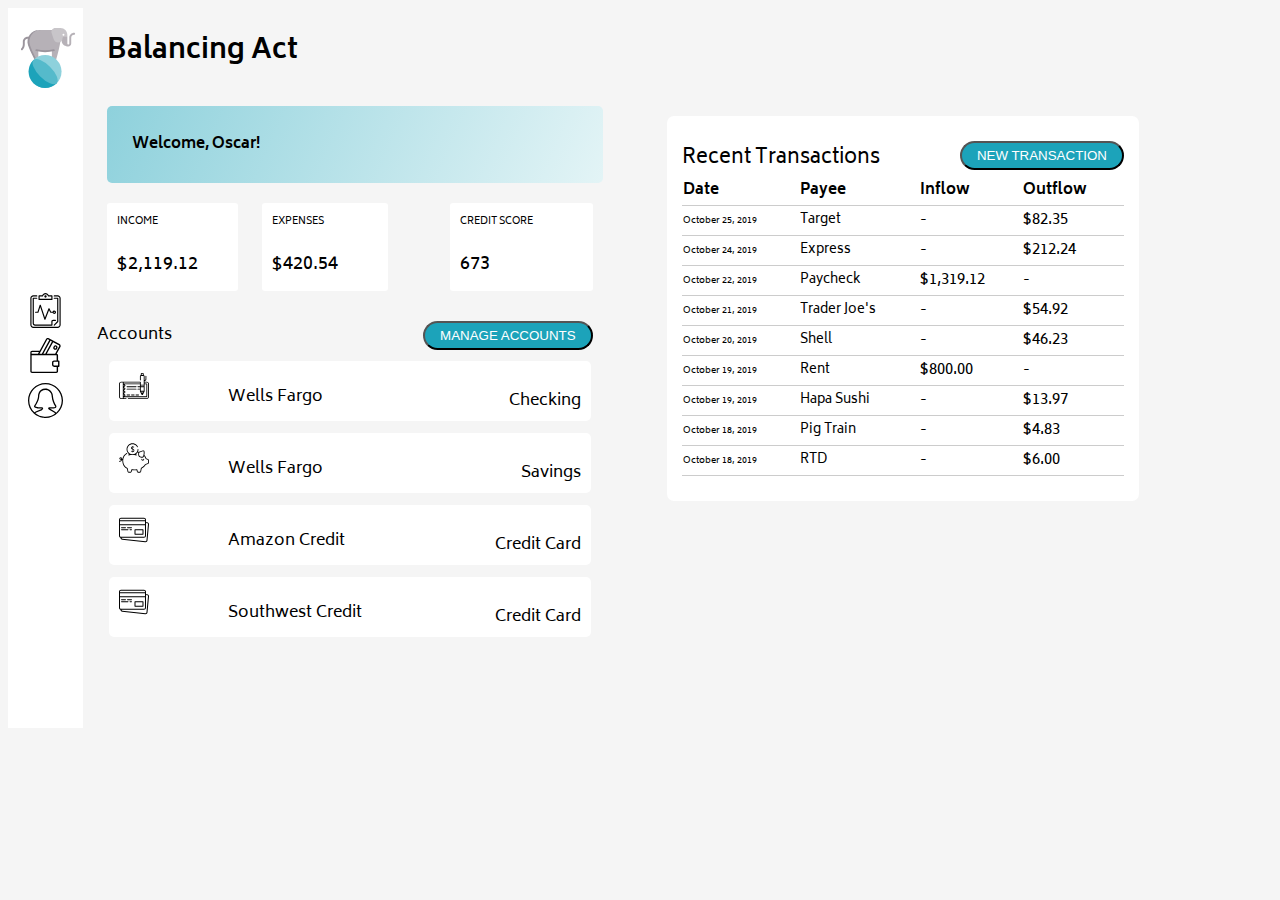
==== index.html @ 3c9fe52a "Push html and styles" ====
<html>

<head>
  <title>Balancing Act</title>
  <link rel="stylesheet" type="text/css" href="styles.css">
  <link href="https://fonts.googleapis.com/css?family=Biryani&display=swap" rel="stylesheet">
</head>

<body>
  <aside class="column left-column">
    <img class="elephant" src="assets/elephant.svg" alt="elephant on ball">
    <img class="icon" src="assets/dashboard.svg" alt="clipboard">
    <img class="icon" src="assets/transactions.svg" alt="wallet">
    <img class="icon" src="assets/profile.svg" alt="profile">

  </aside>
  <main class="column middle-column">
    <h1>Balancing Act</h1>
    <h2 class="welcome">Welcome, Oscar!</h2>
    <div class="overview-section">
      <div class="overview-card">
        <span class="overview-header income">INCOME</span><br>
        <data>$2,119.12</data>
      </div>
      <div class="overview-card expenses">
        <span class="overview-header">EXPENSES</span><br>
        <data>$420.54</data>
      </div>
      <div class="overview-card credit-score">
        <span class="overview-header">CREDIT SCORE</span><br>
        <data>673</data>
      </div>
    </div>
    <span class="accountrow">
      <span>Accounts</span>
      <button class="manage-button" type="button">MANAGE ACCOUNTS</button>
    </span>
    <section>
      <span class="row">
        <img class="img" src="assets/checking.svg" alt="checkbook">
        <span class="bank">Wells Fargo</span>
        <p class="account-type">Checking</p>
      </span>
      <span class="row">
        <img class="img" src="assets/savings.svg" alt="piggy bank">
        <span class="bank">Wells Fargo</span>
        <p class="account-type">Savings</p>
      </span>
      <span class="row">
        <img class="img" src="assets/credit-card.svg" alt="credit card">
        <span class="bank">Amazon Credit</span>
        <p class="account-type">Credit Card</p>
      </span>
      <span class="row">
        <img class="img" src="assets/credit-card.svg" alt="credit card">
        <span class="bank">Southwest Credit</span>
        <p class="account-type">Credit Card</p>
      </span>
    </section>
  </main>
  <section class="column right-column">
    <span class="recent">Recent Transactions</span>
        <button type="button">NEW TRANSACTION</button>
        <table style="width:100%">
          <tr>
            <th>Date</th>
            <th>Payee</th>
            <th>Inflow</th>
            <th>Outflow</th>
          </tr>
          <tr>
            <td class="date">October 25, 2019</td>
            <td class="store">Target</td>
            <td>-</td>
            <td>$82.35</td>
          </tr>
          <tr>
            <td class="date">October 24, 2019</td>
            <td class="store">Express</td>
            <td>-</td>
            <td class="amount">$212.24</td>
          </tr>
          <tr>
            <td class="date">October 22, 2019</td>
            <td class="store">Paycheck</td>
            <td class="amount">$1,319.12</td>
            <td>-</td>
          </tr>
          <tr>
            <td class="date">October 21, 2019</td>
            <td class="store">Trader Joe's</td>
            <td>-</td>
            <td class="amount">$54.92</td>
          </tr>
          <tr>
            <td class="date">October 20, 2019</td>
            <td class="store">Shell</td>
            <td>-</td>
            <td class="amount">$46.23</td>
          </tr>
          <tr>
            <td class="date">October 19, 2019</td>
            <td class="store">Rent</td>
            <td class="amount">$800.00</td>
            <td>-</td>
          </tr>
          <tr>
            <td class="date">October 19, 2019</td>
            <td class="store">Hapa Sushi</td>
            <td>-</td>
            <td class="amount">$13.97</td>
          </tr>
          <tr>
            <td class="date">October 18, 2019</td>
            <td class="store">Pig Train</td>
            <td>-</td>
            <td class="amount">$4.83</td>
          </tr>
          <tr>
            <td class="date">October 18, 2019</td>
            <td class="store">RTD</td>
            <td>-</td>
            <td class="amount">$6.00</td>
          </tr>
        </table>
  </section>
---- styles.css ----
body {
  background-color: #F5F5F5;
  white-space: nowrap;
  min-width: 1200px;
  font-color: #363636;
  font-family: 'Biryani', sans-serif;
}

aside {
  height: 700px;
}

.elephant {
  width: 60px;
  float: left;
  margin-bottom: 200px;
  padding-top: 10px;
}

.welcome {
  font-size: 15px;
  margin-top: 10px;
  margin-left: 10px;
  margin-bottom: 10px;
  background: rgb(142, 209, 220);
  background: linear-gradient(114deg, rgba(142, 209, 220, 1) 0%, rgba(227, 244, 246, 1) 100%);
  padding: 25px;
  border-radius: 5px;
}

h1 {
  font-size: 27px;
  margin-top: 10px;
  margin-left: 10px;
  margin-bottom: 30px;
}

.overview-card {
  display: inline-block;
  margin: 10px;
  margin-bottom: 30px;
  background-color: white;
  padding: 10px;
  border-radius: 3px;
  display: inline-grid;
  box-shadow: rgba(0, 0, 0, 0.05);
  font-size: 10px;
}

data {
  font-size: 18px;
}

.column {
  display: inline-block;
  vertical-align: top;
  padding: 10px;
  white-space: normal;
}

.left-column {
  width: 55px;
  background-color: white;
}

.middle-column {
  width: 40%;
  margin-right: 50px;
  position: relative;
}

.credit-score {
  right: 0;
}

.right-column {
  width: 35%;
  margin-top: 108px;
  padding: 25px 15px;
  background-color: white;
  border-radius: 7px;
  box-shadow: rgba(0, 0, 0, 0.05);
}

.img {
  width: 30px;
  height: 30px;
}

.row {
  display: block;
  background-color: white;
  margin: 12px;
  padding: 10px;
  border-radius: 5px;
}

.accountrow {
  display: inline-block;
  box-shadow: rgba(0, 0, 0, 0.05);
  border-radius: 20px;
  box-shadow: rgba(0, 0, 0, 0.05);
}

.manage-button {
  position: absolute;
  right: 0;
  margin-right: 20px;
}

button {
  background-color: #1CA3BA;
  float: right;
  border-radius: 15px;
  color: white;
  padding: 5px 15px;
}

table {
  border-collapse: collapse;
  width: 100%;
}

tr {
  border-bottom: 1px solid #ccc;
  font-size: 15px;
}

th {
  text-align: left;
}

img.icon {
  margin: 5px 10px;
}

.credit-score {
  float: right;
  padding-right: 60px;
}

.expenses {
  padding-right: 50px;
}

.income {
  padding-right: 70px;
}

.account-type {
  float: right;
  padding-bottom: 10px;
}

.bank {
  padding-left: 75px;
}

.recent {
  font-size: 20px;
  display: inline-block;
  margin: 0px;
}

.date {
  font-size: 9px;
}

.store {
  font-size: 13px;
}

.amount {
  font-size: 15px;
}
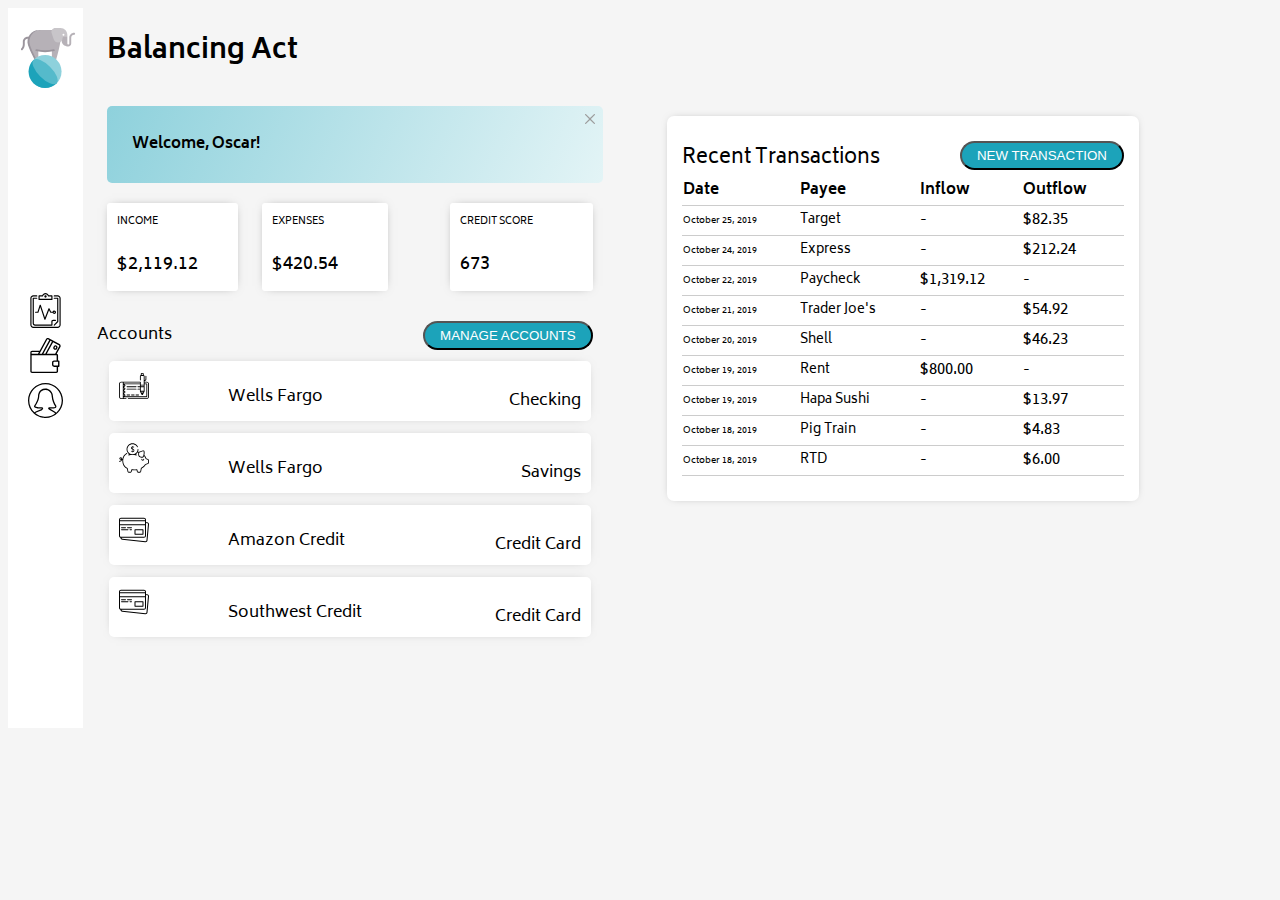
==== commit a23b69b5: "Final push" ====
--- a/index.html
+++ b/index.html
@@ -9,14 +9,18 @@
 <body>
   <aside class="column left-column">
     <img class="elephant" src="assets/elephant.svg" alt="elephant on ball">
+    <div>
     <img class="icon" src="assets/dashboard.svg" alt="clipboard">
     <img class="icon" src="assets/transactions.svg" alt="wallet">
     <img class="icon" src="assets/profile.svg" alt="profile">
-
+</div>
   </aside>
   <main class="column middle-column">
-    <h1>Balancing Act</h1>
-    <h2 class="welcome">Welcome, Oscar!</h2>
+    <div>
+  <h1>Balancing Act</h1>
+  <img id="close" src="assets/close.svg" alt="closing X">
+</div>
+    <h2 id="oscar" class="welcome">Welcome, Oscar!</h2>
     <div class="overview-section">
       <div class="overview-card">
         <span class="overview-header income">INCOME</span><br>
@@ -124,3 +128,9 @@
           </tr>
         </table>
   </section>
+
+  </body>
+
+  </html>
+
+  <script src="main.js"></script>
--- a/styles.css
+++ b/styles.css
@@ -28,6 +28,10 @@
   border-radius: 5px;
 }
 
+#oscar {
+  /* display: none; */
+}
+
 h1 {
   font-size: 27px;
   margin-top: 10px;
@@ -43,7 +47,7 @@
   padding: 10px;
   border-radius: 3px;
   display: inline-grid;
-  box-shadow: rgba(0, 0, 0, 0.05);
+  box-shadow: 0px 0px 10px -5px rgba(0, 0, 0, 0.5);
   font-size: 10px;
 }
 
@@ -79,7 +83,7 @@
   padding: 25px 15px;
   background-color: white;
   border-radius: 7px;
-  box-shadow: rgba(0, 0, 0, 0.05);
+  box-shadow: 0px 0px 10px -5px rgba(0, 0, 0, 0.5);
 }
 
 .img {
@@ -93,6 +97,7 @@
   margin: 12px;
   padding: 10px;
   border-radius: 5px;
+  box-shadow: 0px 0px 11px -7px rgba(0, 0, 0, 0.5);
 }
 
 .accountrow {
@@ -134,6 +139,13 @@
   margin: 5px 10px;
 }
 
+img.icon:hover {
+  padding-left: 3px;
+  padding-right: 2px;
+  border-left: 3px #1CA3BA solid;
+  border-radius: 2px;
+}
+
 .credit-score {
   float: right;
   padding-right: 60px;
@@ -173,3 +185,12 @@
 .amount {
   font-size: 15px;
 }
+
+#close {
+  width: 10px;
+  float: right;
+  display: inline-block;
+  padding: 3px;
+  margin-top: 5px;
+  margin-right: 5px;
+}
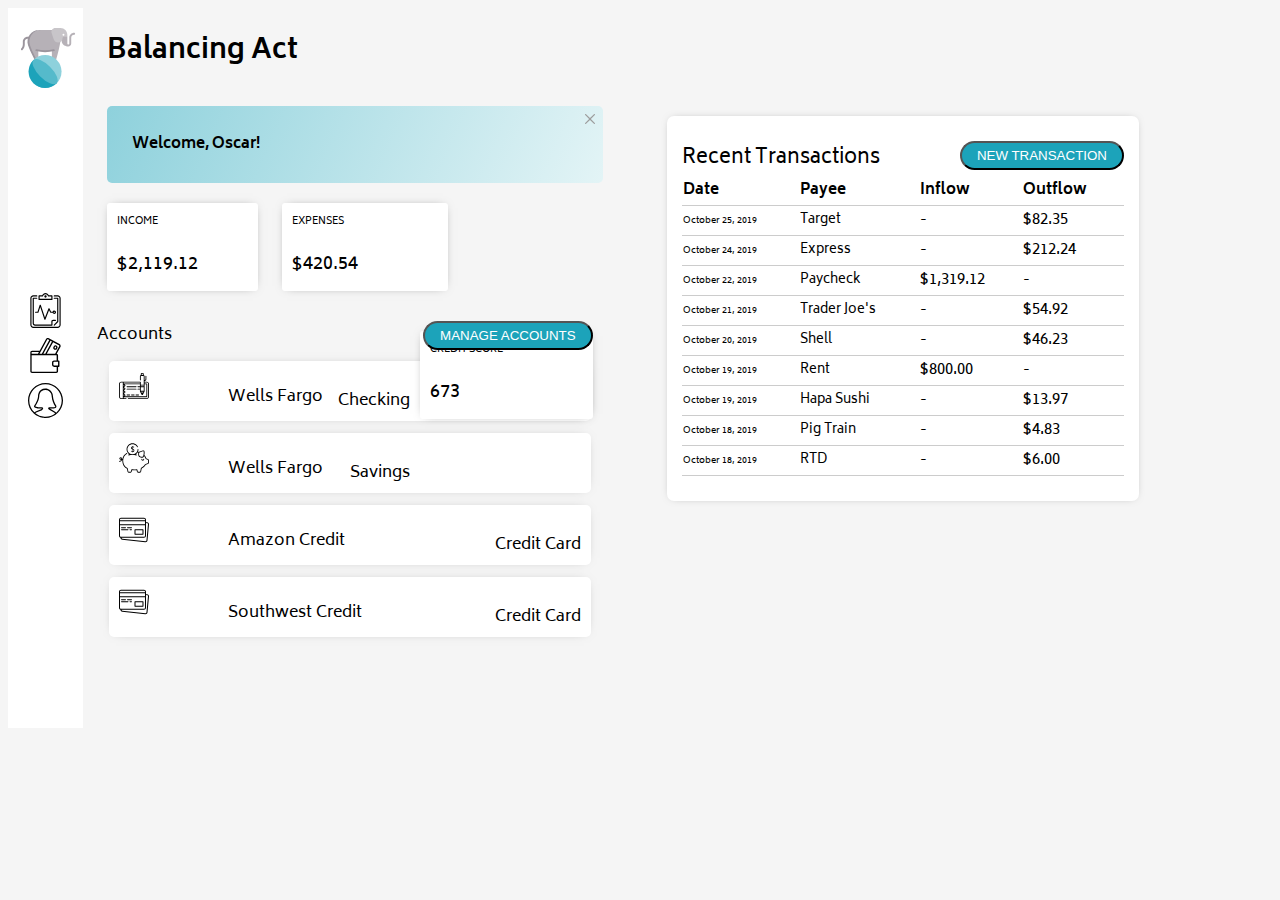
==== commit 789edb3e: "Push step 4" ====
--- a/index.html
+++ b/index.html
@@ -8,18 +8,19 @@
 
 <body>
   <aside class="column left-column">
-    <img class="elephant" src="assets/elephant.svg" alt="elephant on ball">
+    <img class="elephant" src="assets/elephant copy.svg" alt="elephant on ball">
+    <div class="three-icons">
+      <img id="img1" class="icon" src="assets/dashboard copy.svg" alt="clipboard">
+      <img id="img2" class="icon" src="assets/transactions copy.svg" alt="wallet">
+      <img id="img3" class="icon" src="assets/profile copy.svg" alt="profile">
+    </div>
+  </aside>
+  <div id="entire-section">
+  <main id="middle-column" class="column middle-column">
     <div>
-    <img class="icon" src="assets/dashboard.svg" alt="clipboard">
-    <img class="icon" src="assets/transactions.svg" alt="wallet">
-    <img class="icon" src="assets/profile.svg" alt="profile">
-</div>
-  </aside>
-  <main class="column middle-column">
-    <div>
-  <h1>Balancing Act</h1>
-  <img id="close" src="assets/close.svg" alt="closing X">
-</div>
+      <h1>Balancing Act</h1>
+      <img id="close" src="assets/close copy.svg" alt="closing X">
+    </div>
     <h2 id="oscar" class="welcome">Welcome, Oscar!</h2>
     <div class="overview-section">
       <div class="overview-card">
@@ -41,96 +42,98 @@
     </span>
     <section>
       <span class="row">
-        <img class="img" src="assets/checking.svg" alt="checkbook">
+        <img class="img" src="assets/checking copy.svg" alt="checkbook">
         <span class="bank">Wells Fargo</span>
         <p class="account-type">Checking</p>
       </span>
       <span class="row">
-        <img class="img" src="assets/savings.svg" alt="piggy bank">
+        <img class="img" src="assets/savings copy.svg" alt="piggy bank">
         <span class="bank">Wells Fargo</span>
         <p class="account-type">Savings</p>
       </span>
       <span class="row">
-        <img class="img" src="assets/credit-card.svg" alt="credit card">
+        <img class="img" src="assets/credit-card copy.svg" alt="credit card">
         <span class="bank">Amazon Credit</span>
         <p class="account-type">Credit Card</p>
       </span>
       <span class="row">
-        <img class="img" src="assets/credit-card.svg" alt="credit card">
+        <img class="img" src="assets/credit-card copy.svg" alt="credit card">
         <span class="bank">Southwest Credit</span>
         <p class="account-type">Credit Card</p>
       </span>
     </section>
   </main>
+
   <section class="column right-column">
     <span class="recent">Recent Transactions</span>
-        <button type="button">NEW TRANSACTION</button>
-        <table style="width:100%">
-          <tr>
-            <th>Date</th>
-            <th>Payee</th>
-            <th>Inflow</th>
-            <th>Outflow</th>
-          </tr>
-          <tr>
-            <td class="date">October 25, 2019</td>
-            <td class="store">Target</td>
-            <td>-</td>
-            <td>$82.35</td>
-          </tr>
-          <tr>
-            <td class="date">October 24, 2019</td>
-            <td class="store">Express</td>
-            <td>-</td>
-            <td class="amount">$212.24</td>
-          </tr>
-          <tr>
-            <td class="date">October 22, 2019</td>
-            <td class="store">Paycheck</td>
-            <td class="amount">$1,319.12</td>
-            <td>-</td>
-          </tr>
-          <tr>
-            <td class="date">October 21, 2019</td>
-            <td class="store">Trader Joe's</td>
-            <td>-</td>
-            <td class="amount">$54.92</td>
-          </tr>
-          <tr>
-            <td class="date">October 20, 2019</td>
-            <td class="store">Shell</td>
-            <td>-</td>
-            <td class="amount">$46.23</td>
-          </tr>
-          <tr>
-            <td class="date">October 19, 2019</td>
-            <td class="store">Rent</td>
-            <td class="amount">$800.00</td>
-            <td>-</td>
-          </tr>
-          <tr>
-            <td class="date">October 19, 2019</td>
-            <td class="store">Hapa Sushi</td>
-            <td>-</td>
-            <td class="amount">$13.97</td>
-          </tr>
-          <tr>
-            <td class="date">October 18, 2019</td>
-            <td class="store">Pig Train</td>
-            <td>-</td>
-            <td class="amount">$4.83</td>
-          </tr>
-          <tr>
-            <td class="date">October 18, 2019</td>
-            <td class="store">RTD</td>
-            <td>-</td>
-            <td class="amount">$6.00</td>
-          </tr>
-        </table>
+    <button type="button">NEW TRANSACTION</button>
+    <table style="width:100%">
+      <tr>
+        <th>Date</th>
+        <th>Payee</th>
+        <th>Inflow</th>
+        <th>Outflow</th>
+      </tr>
+      <tr>
+        <td class="date">October 25, 2019</td>
+        <td class="store">Target</td>
+        <td>-</td>
+        <td>$82.35</td>
+      </tr>
+      <tr>
+        <td class="date">October 24, 2019</td>
+        <td class="store">Express</td>
+        <td>-</td>
+        <td class="amount">$212.24</td>
+      </tr>
+      <tr>
+        <td class="date">October 22, 2019</td>
+        <td class="store">Paycheck</td>
+        <td class="amount">$1,319.12</td>
+        <td>-</td>
+      </tr>
+      <tr>
+        <td class="date">October 21, 2019</td>
+        <td class="store">Trader Joe's</td>
+        <td>-</td>
+        <td class="amount">$54.92</td>
+      </tr>
+      <tr>
+        <td class="date">October 20, 2019</td>
+        <td class="store">Shell</td>
+        <td>-</td>
+        <td class="amount">$46.23</td>
+      </tr>
+      <tr>
+        <td class="date">October 19, 2019</td>
+        <td class="store">Rent</td>
+        <td class="amount">$800.00</td>
+        <td>-</td>
+      </tr>
+      <tr>
+        <td class="date">October 19, 2019</td>
+        <td class="store">Hapa Sushi</td>
+        <td>-</td>
+        <td class="amount">$13.97</td>
+      </tr>
+      <tr>
+        <td class="date">October 18, 2019</td>
+        <td class="store">Pig Train</td>
+        <td>-</td>
+        <td class="amount">$4.83</td>
+      </tr>
+      <tr>
+        <td class="date">October 18, 2019</td>
+        <td class="store">RTD</td>
+        <td>-</td>
+        <td class="amount">$6.00</td>
+      </tr>
+    </table>
   </section>
+  </div>
 
-  </body>
+</body>
 
-  </html>
+</html>
 
-  <script src="main.js"></script>
+<script src="main.js"></script>
--- a/styles.css
+++ b/styles.css
@@ -143,20 +143,28 @@
   padding-left: 3px;
   padding-right: 2px;
   border-left: 3px #1CA3BA solid;
-  border-radius: 2px;
+  border-radius: 0px;
+}
+
+#img2:hover,
+.icon-active {
+  padding-left: 3px;
+  padding-right: 2px;
+  border-left: 3px #1CA3BA solid;
+  border-radius: 0px;
 }
 
 .credit-score {
   float: right;
-  padding-right: 60px;
+  padding-right: 90px;
 }
 
 .expenses {
-  padding-right: 50px;
+  padding-right: 90px;
 }
 
 .income {
-  padding-right: 70px;
+  padding-right: 90px;
 }
 
 .account-type {
@@ -194,3 +202,8 @@
   margin-top: 5px;
   margin-right: 5px;
 }
+
+#entire-section {
+  display: inline-block;
+  width: 100%;
+}
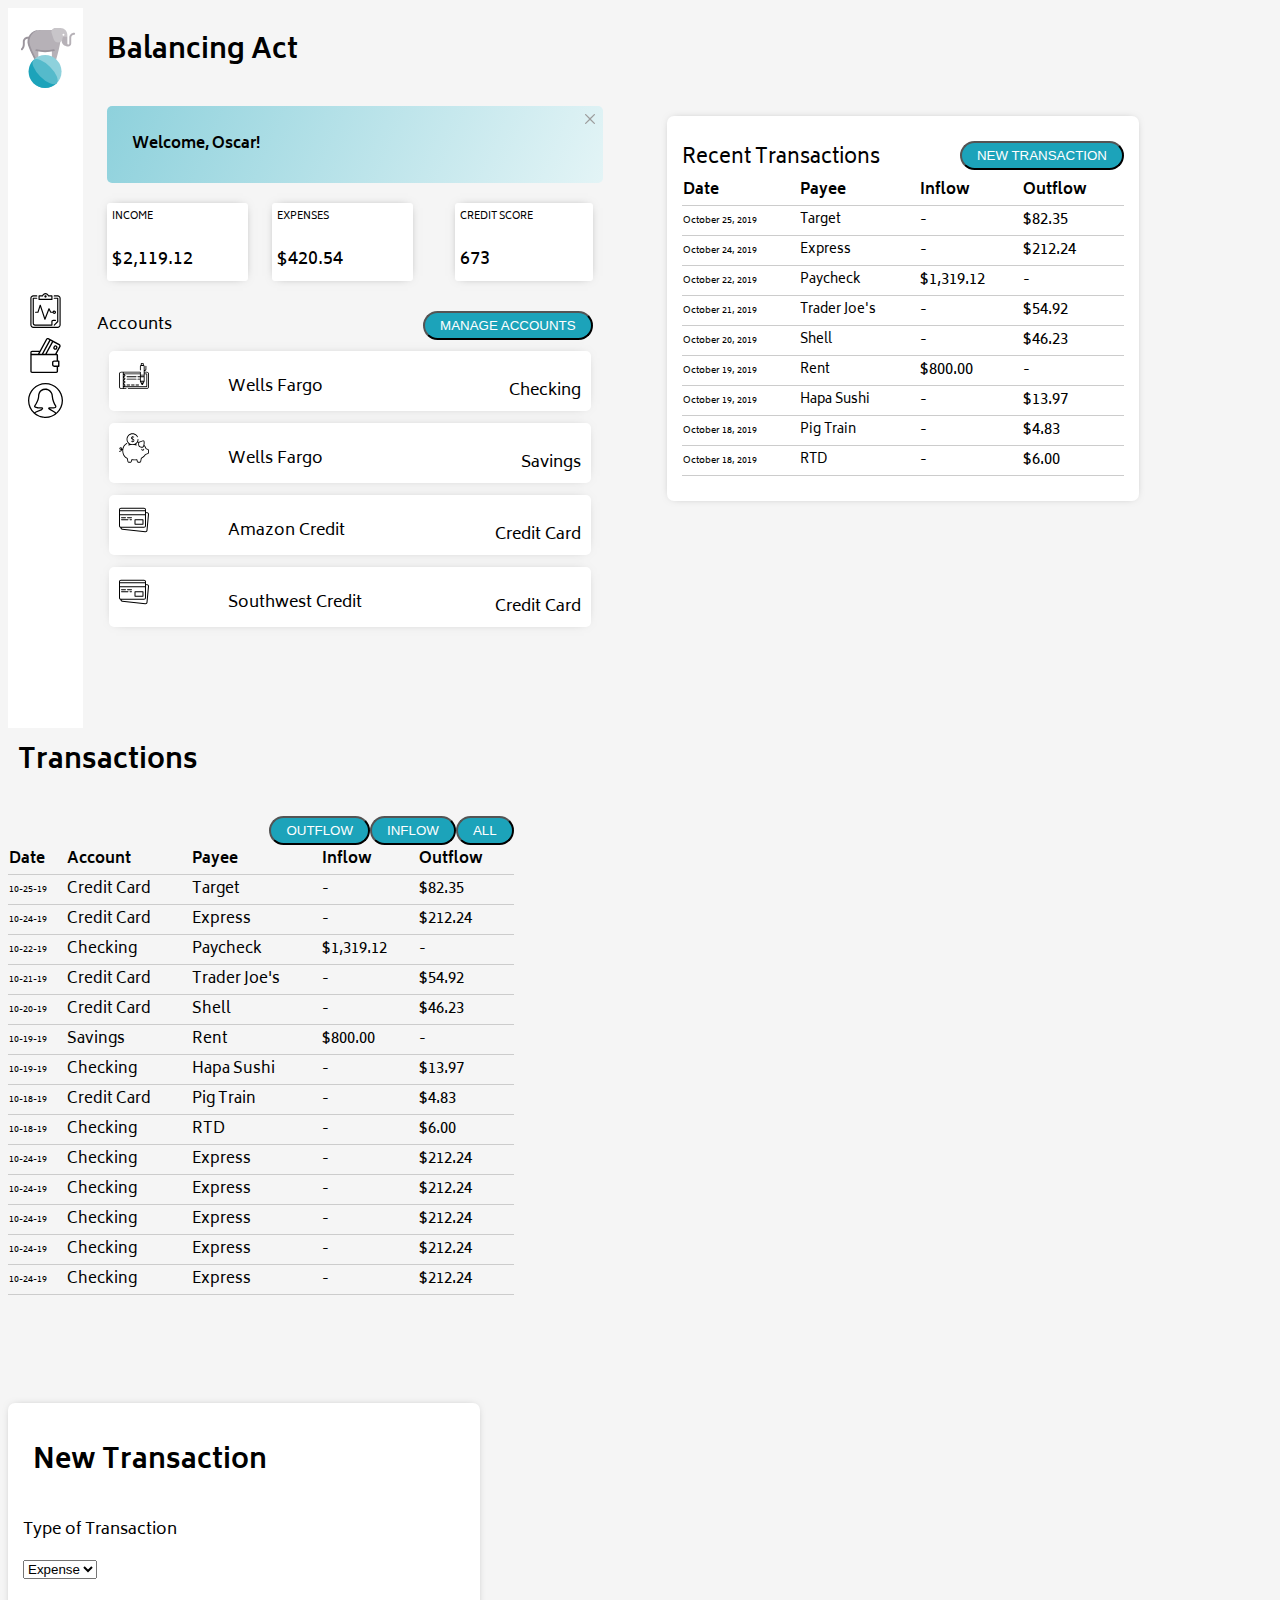
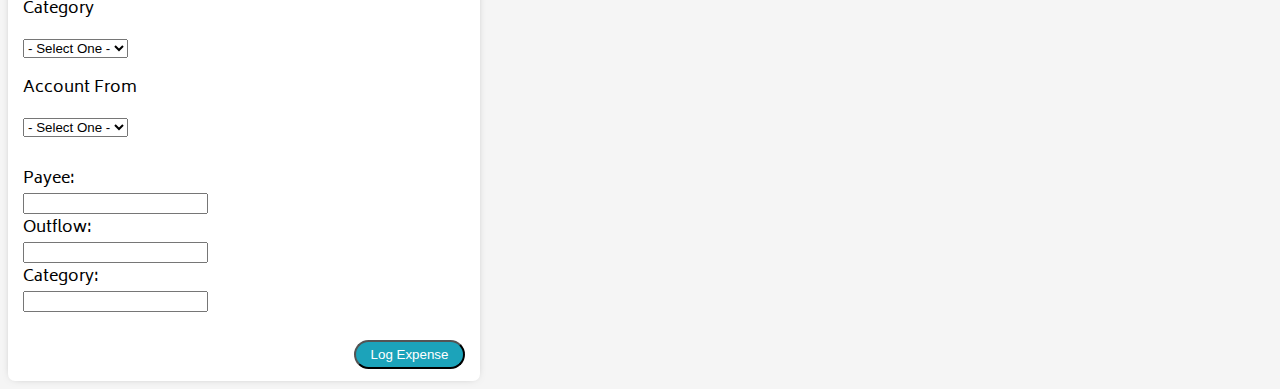
==== commit e3a5704e: "10 pm push" ====
--- a/index.html
+++ b/index.html
@@ -16,122 +16,273 @@
     </div>
   </aside>
   <div id="entire-section">
-  <main id="middle-column" class="column middle-column">
-    <div>
-      <h1>Balancing Act</h1>
-      <img id="close" src="assets/close copy.svg" alt="closing X">
-    </div>
-    <h2 id="oscar" class="welcome">Welcome, Oscar!</h2>
-    <div class="overview-section">
-      <div class="overview-card">
-        <span class="overview-header income">INCOME</span><br>
-        <data>$2,119.12</data>
-      </div>
-      <div class="overview-card expenses">
-        <span class="overview-header">EXPENSES</span><br>
-        <data>$420.54</data>
-      </div>
-      <div class="overview-card credit-score">
-        <span class="overview-header">CREDIT SCORE</span><br>
-        <data>673</data>
-      </div>
-    </div>
-    <span class="accountrow">
-      <span>Accounts</span>
-      <button class="manage-button" type="button">MANAGE ACCOUNTS</button>
-    </span>
-    <section>
-      <span class="row">
-        <img class="img" src="assets/checking copy.svg" alt="checkbook">
-        <span class="bank">Wells Fargo</span>
-        <p class="account-type">Checking</p>
+    <main id="middle-column" class="column middle-column">
+      <div>
+        <h1>Balancing Act</h1>
+        <img id="close" src="assets/close copy.svg" alt="closing X">
+      </div>
+      <h2 id="oscar" class="welcome">Welcome, Oscar!</h2>
+      <div class="overview-section">
+        <div class="overview-card">
+          <span class="overview-header income">INCOME</span><br>
+          <data>$2,119.12</data>
+        </div>
+        <div class="overview-card expenses">
+          <span class="overview-header">EXPENSES</span><br>
+          <data>$420.54</data>
+        </div>
+        <div class="overview-card credit-score">
+          <span class="overview-header">CREDIT SCORE</span><br>
+          <data>673</data>
+        </div>
+      </div>
+      <span class="accountrow">
+        <span>Accounts</span>
+        <button class="manage-button" type="button">MANAGE ACCOUNTS</button>
       </span>
-      <span class="row">
-        <img class="img" src="assets/savings copy.svg" alt="piggy bank">
-        <span class="bank">Wells Fargo</span>
-        <p class="account-type">Savings</p>
-      </span>
-      <span class="row">
-        <img class="img" src="assets/credit-card copy.svg" alt="credit card">
-        <span class="bank">Amazon Credit</span>
-        <p class="account-type">Credit Card</p>
-      </span>
-      <span class="row">
-        <img class="img" src="assets/credit-card copy.svg" alt="credit card">
-        <span class="bank">Southwest Credit</span>
-        <p class="account-type">Credit Card</p>
-      </span>
+      <section>
+        <span class="row">
+          <img class="img" src="assets/checking copy.svg" alt="checkbook">
+          <span class="bank">Wells Fargo</span>
+          <p class="account-type">Checking</p>
+        </span>
+        <span class="row">
+          <img class="img" src="assets/savings copy.svg" alt="piggy bank">
+          <span class="bank">Wells Fargo</span>
+          <p class="account-type">Savings</p>
+        </span>
+        <span class="row">
+          <img class="img" src="assets/credit-card copy.svg" alt="credit card">
+          <span class="bank">Amazon Credit</span>
+          <p class="account-type">Credit Card</p>
+        </span>
+        <span class="row">
+          <img class="img" src="assets/credit-card copy.svg" alt="credit card">
+          <span class="bank">Southwest Credit</span>
+          <p class="account-type">Credit Card</p>
+        </span>
+      </section>
+    </main>
+
+    <section class="column right-column">
+      <span class="recent">Recent Transactions</span>
+      <button type="button">NEW TRANSACTION</button>
+      <table style="width:100%">
+        <tr>
+          <th>Date</th>
+          <th>Payee</th>
+          <th>Inflow</th>
+          <th>Outflow</th>
+        </tr>
+        <tr>
+          <td class="date">October 25, 2019</td>
+          <td class="store">Target</td>
+          <td>-</td>
+          <td>$82.35</td>
+        </tr>
+        <tr>
+          <td class="date">October 24, 2019</td>
+          <td class="store">Express</td>
+          <td>-</td>
+          <td class="amount">$212.24</td>
+        </tr>
+        <tr>
+          <td class="date">October 22, 2019</td>
+          <td class="store">Paycheck</td>
+          <td class="amount">$1,319.12</td>
+          <td>-</td>
+        </tr>
+        <tr>
+          <td class="date">October 21, 2019</td>
+          <td class="store">Trader Joe's</td>
+          <td>-</td>
+          <td class="amount">$54.92</td>
+        </tr>
+        <tr>
+          <td class="date">October 20, 2019</td>
+          <td class="store">Shell</td>
+          <td>-</td>
+          <td class="amount">$46.23</td>
+        </tr>
+        <tr>
+          <td class="date">October 19, 2019</td>
+          <td class="store">Rent</td>
+          <td class="amount">$800.00</td>
+          <td>-</td>
+        </tr>
+        <tr>
+          <td class="date">October 19, 2019</td>
+          <td class="store">Hapa Sushi</td>
+          <td>-</td>
+          <td class="amount">$13.97</td>
+        </tr>
+        <tr>
+          <td class="date">October 18, 2019</td>
+          <td class="store">Pig Train</td>
+          <td>-</td>
+          <td class="amount">$4.83</td>
+        </tr>
+        <tr>
+          <td class="date">October 18, 2019</td>
+          <td class="store">RTD</td>
+          <td>-</td>
+          <td class="amount">$6.00</td>
+        </tr>
+      </table>
     </section>
-  </main>
-
-  <section class="column right-column">
-    <span class="recent">Recent Transactions</span>
-    <button type="button">NEW TRANSACTION</button>
-    <table style="width:100%">
-      <tr>
-        <th>Date</th>
-        <th>Payee</th>
-        <th>Inflow</th>
-        <th>Outflow</th>
-      </tr>
-      <tr>
-        <td class="date">October 25, 2019</td>
-        <td class="store">Target</td>
-        <td>-</td>
-        <td>$82.35</td>
-      </tr>
-      <tr>
-        <td class="date">October 24, 2019</td>
-        <td class="store">Express</td>
-        <td>-</td>
-        <td class="amount">$212.24</td>
-      </tr>
-      <tr>
-        <td class="date">October 22, 2019</td>
-        <td class="store">Paycheck</td>
-        <td class="amount">$1,319.12</td>
-        <td>-</td>
-      </tr>
-      <tr>
-        <td class="date">October 21, 2019</td>
-        <td class="store">Trader Joe's</td>
-        <td>-</td>
-        <td class="amount">$54.92</td>
-      </tr>
-      <tr>
-        <td class="date">October 20, 2019</td>
-        <td class="store">Shell</td>
-        <td>-</td>
-        <td class="amount">$46.23</td>
-      </tr>
-      <tr>
-        <td class="date">October 19, 2019</td>
-        <td class="store">Rent</td>
-        <td class="amount">$800.00</td>
-        <td>-</td>
-      </tr>
-      <tr>
-        <td class="date">October 19, 2019</td>
-        <td class="store">Hapa Sushi</td>
-        <td>-</td>
-        <td class="amount">$13.97</td>
-      </tr>
-      <tr>
-        <td class="date">October 18, 2019</td>
-        <td class="store">Pig Train</td>
-        <td>-</td>
-        <td class="amount">$4.83</td>
-      </tr>
-      <tr>
-        <td class="date">October 18, 2019</td>
-        <td class="store">RTD</td>
-        <td>-</td>
-        <td class="amount">$6.00</td>
-      </tr>
-    </table>
-  </section>
   </div>
 
+  <div id="transactions-section">
+    <main class="middle-column">
+      <div class="trans-header">
+        <h1 id="trans-h1">Transactions</h1>
+        <button class="button2" type="button">ALL</button>
+        <button class="button2" type="button">INFLOW</button>
+        <button class="button2" type="button">OUTFLOW</button>
+      </div>
+      <table class="table2" style="width:100%">
+        <tr class="tr2">
+          <th>Date</th>
+          <th>Account</th>
+          <th>Payee</th>
+          <th>Inflow</th>
+          <th>Outflow</th>
+        </tr>
+        <tr class="tr2">
+          <td class="date">10-25-19</td>
+          <td class="account">Credit Card</td>
+          <td class="payee">Target</td>
+          <td class="inflow">-</td>
+          <td class="outflow">$82.35</td>
+        </tr>
+        <tr class="tr2">
+          <td class="date">10-24-19</td>
+          <td class="account">Credit Card</td>
+          <td class="payee">Express</td>
+          <td class="inflow">-</td>
+          <td class="outflow">$212.24</td>
+        </tr>
+        <tr class="tr2">
+          <td class="date">10-22-19</td>
+          <td class="account">Checking</td>
+          <td class="payee">Paycheck</td>
+          <td class="inflow">$1,319.12</td>
+          <td class="outflow">-</td>
+        </tr>
+        <tr class="tr2">
+          <td class="date">10-21-19</td>
+          <td class="account">Credit Card</td>
+          <td class="payee">Trader Joe's</td>
+          <td class="inflow">-</td>
+          <td class="outflow">$54.92</td>
+        </tr>
+        <tr class="tr2">
+          <td class="date">10-20-19</td>
+          <td class="account">Credit Card</td>
+          <td class="payee">Shell</td>
+          <td class="inflow">-</td>
+          <td class="outflow">$46.23</td>
+        </tr>
+        <tr class="tr2">
+          <td class="date">10-19-19</td>
+          <td class="account">Savings</td>
+          <td class="payee">Rent</td>
+          <td class="inflow">$800.00</td>
+          <td class="outflow">-</td>
+        </tr>
+        <tr class="tr2">
+          <td class="date">10-19-19</td>
+          <td class="account">Checking</td>
+          <td class="payee">Hapa Sushi</td>
+          <td class="inflow">-</td>
+          <td class="outflow">$13.97</td>
+        </tr>
+        <tr class="tr2">
+          <td class="date">10-18-19</td>
+          <td class="account">Credit Card</td>
+          <td class="payee">Pig Train</td>
+          <td class="inflow">-</td>
+          <td class="outflow">$4.83</td>
+        </tr>
+        <tr class="tr2">
+          <td class="date">10-18-19</td>
+          <td class="account">Checking</td>
+          <td class="payee">RTD</td>
+          <td class="inflow">-</td>
+          <td class="outflow">$6.00</td>
+        </tr>
+        <tr class="tr2">
+          <td class="date">10-24-19</td>
+          <td class="account">Checking</td>
+          <td class="payee">Express</td>
+          <td class="inflow">-</td>
+          <td class="outflow">$212.24</td>
+        </tr>
+        <tr class="tr2">
+          <td class="date">10-24-19</td>
+          <td class="account">Checking</td>
+          <td class="payee">Express</td>
+          <td class="inflow">-</td>
+          <td class="outflow">$212.24</td>
+        </tr>
+        <tr class="tr2">
+          <td class="date">10-24-19</td>
+          <td class="account">Checking</td>
+          <td class="payee">Express</td>
+          <td class="inflow">-</td>
+          <td class="outflow">$212.24</td>
+        </tr>
+        <tr class="tr2">
+          <td class="date">10-24-19</td>
+          <td class="account">Checking</td>
+          <td class="payee">Express</td>
+          <td class="inflow">-</td>
+          <td class="outflow">$212.24</td>
+        </tr>
+        <tr class="tr2">
+          <td class="date">10-24-19</td>
+          <td class="account">Checking</td>
+          <td class="payee">Express</td>
+          <td class="inflow">-</td>
+          <td class="outflow">$212.24</td>
+        </tr>
+      </table>
+    </main>
+
+    <section class="right-column">
+      <div id="trans-table">
+        <h1 id="transaction-heading">New Transaction</h1>
+        <p>Type of Transaction</p>
+        <select>
+          <option value="expense">Expense</option>
+          <option value="refund">Refund</option>
+          <option value="void">Void</option>
+        </select>
+        <p>Category</p>
+        <select>
+          <option value="select-one">- Select One -</option>
+        </select>
+        <p>Account From</p>
+        <select>
+          <option value="select-one">- Select One -</option>
+        </select>
+        <br><br>
+        <form action="/action_page.php">
+          Payee:<br>
+          <input type="text">
+          <br>
+          Outflow:<br>
+          <input type="text">
+          <br>
+          Category:<br>
+          <input type="text">
+          <br><br>
+          <button class="button2" type="button">Log Expense</button>
+        </form>
+      </div>
+    </section>
+  </div>
+
 </body>
 
 </html>
--- a/styles.css
+++ b/styles.css
@@ -44,7 +44,7 @@
   margin: 10px;
   margin-bottom: 30px;
   background-color: white;
-  padding: 10px;
+  padding: 5px;
   border-radius: 3px;
   display: inline-grid;
   box-shadow: 0px 0px 10px -5px rgba(0, 0, 0, 0.5);
@@ -156,11 +156,11 @@
 
 .credit-score {
   float: right;
-  padding-right: 90px;
+  padding-right: 60px;
 }
 
 .expenses {
-  padding-right: 90px;
+  padding-right: 70px;
 }
 
 .income {
